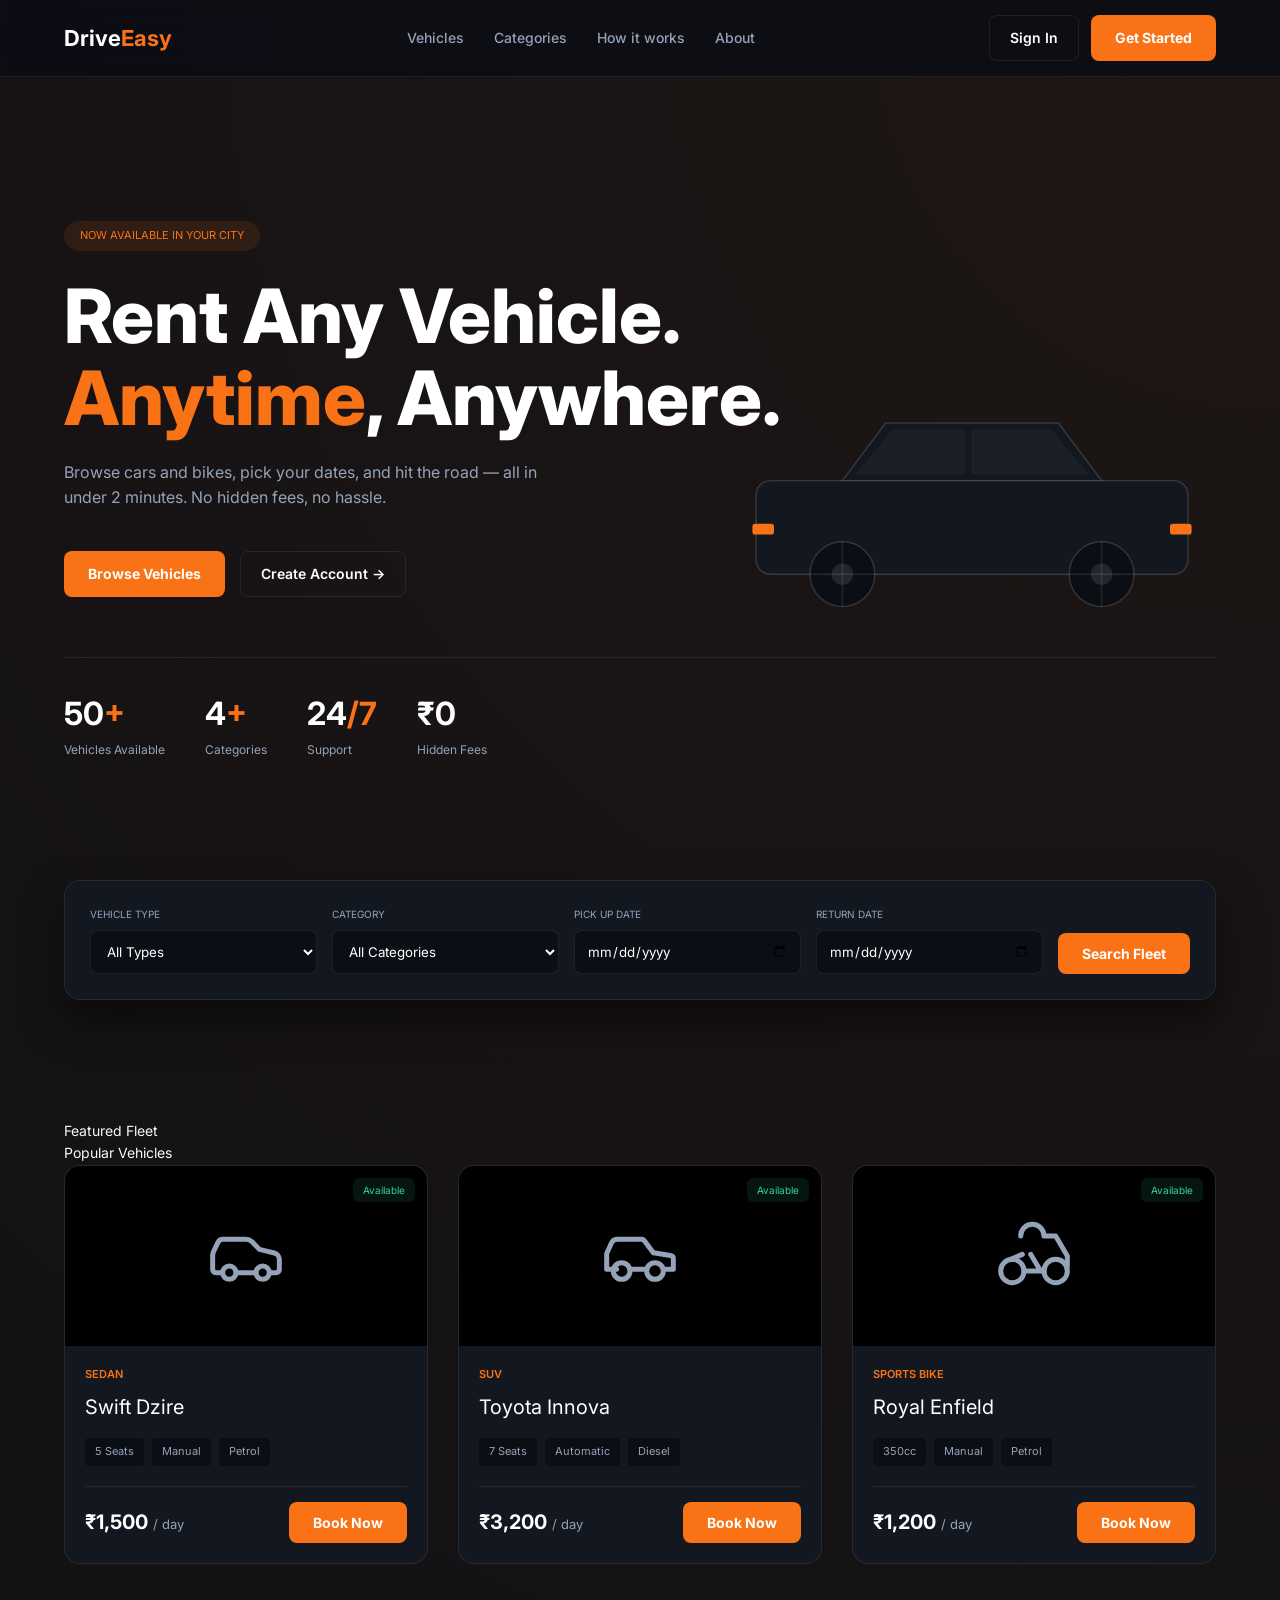
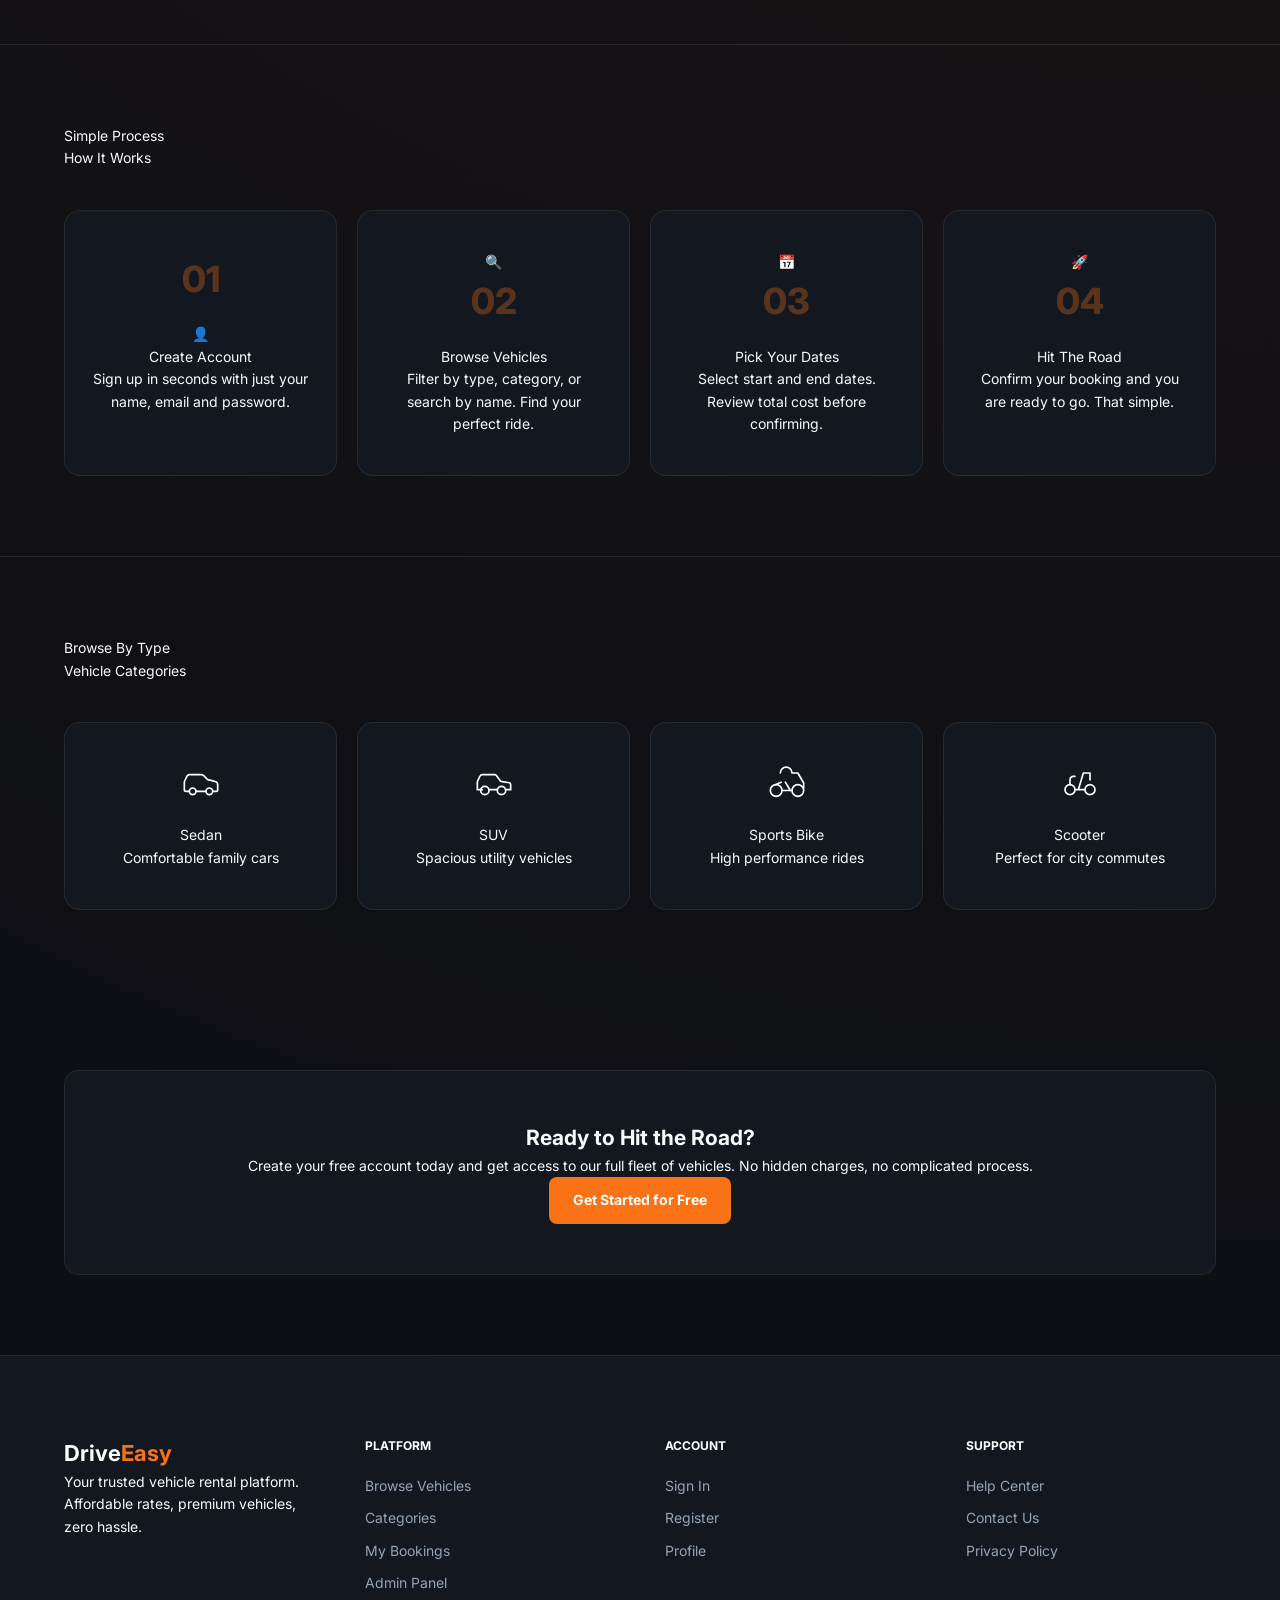
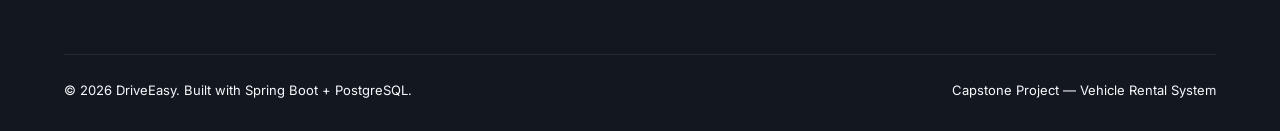
==== Capstone_VehicleRentalSystem/frontend/index.html @ d9f7a137 "ui(frontend): implement dashboard layout, nominal global styles, and modular javascript" ====
<!DOCTYPE html>
<html lang="en">
<head>
    <meta charset="UTF-8">
    <meta name="viewport" content="width=device-width, initial-scale=1.0">
    <title>DriveEasy — Vehicle Rental</title>
    <link href="https://fonts.googleapis.com/css2?family=Space+Grotesk:wght@500;600;700&family=Inter:wght@400;500;600&family=JetBrains+Mono:wght@500&display=swap" rel="stylesheet">

    <link rel="stylesheet" href="css/global.css">
    <link rel="stylesheet" href="css/index.css">
    <style>
        /* This ensures smooth scrolling when clicking nav links */
        html {
            scroll-behavior: smooth;
        }
    </style>
</head>
<body>

<nav>
    <a href="index.html" class="logo">Drive<span>Easy</span></a>
    <ul>
        <li><a href="vehicles.html">Vehicles</a></li>
        <li><a href="#categories">Categories</a></li>
        <li><a href="#how">How it works</a></li>
        <li><a href="#about">About</a></li>
    </ul>
    <div class="nav-cta">
        <a href="login.html" class="btn-outline">Sign In</a>
        <a href="register.html" class="btn-accent">Get Started</a>
    </div>
</nav>

<section class="hero">
    <div class="hero-tag reveal-1">Now available in your city</div>
    <h1 class="reveal-2">Rent Any Vehicle.<br><em>Anytime</em>, Anywhere.</h1>
    <p class="hero-sub reveal-3">Browse cars and bikes, pick your dates, and hit the road — all in under 2 minutes. No hidden fees, no hassle.</p>

    <div class="hero-actions reveal-4">
        <a href="vehicles.html" class="btn-hero">Browse Vehicles</a>
        <a href="register.html" class="btn-ghost">Create Account →</a>
    </div>

    <div class="hero-stats reveal-4">
        <div><div class="stat-num">50<span>+</span></div><div class="stat-label">Vehicles Available</div></div>
        <div><div class="stat-num">4<span>+</span></div><div class="stat-label">Categories</div></div>
        <div><div class="stat-num">24<span>/7</span></div><div class="stat-label">Support</div></div>
        <div><div class="stat-num">₹0</div><div class="stat-label">Hidden Fees</div></div>
    </div>

    <img src="resources/car.svg" alt="Static Car" class="hero-visual reveal-3">
</section>

<section class="search-section scroll-reveal">
    <div class="search-card">
        <div class="search-field">
            <label>Vehicle Type</label>
            <select id="typeFilter">
                <option value="">All Types</option>
                <option value="CAR">Car</option>
                <option value="BIKE">Bike</option>
            </select>
        </div>
        <div class="search-field">
            <label>Category</label>
            <select id="categoryFilter">
                <option value="">All Categories</option>
                <option value="sedan">Sedan</option>
                <option value="suv">SUV</option>
                <option value="bike">Sports Bike</option>
                <option value="scooter">Scooter</option>
            </select>
        </div>
        <div class="search-field">
            <label>Pick Up Date</label>
            <input type="date" id="startDate">
        </div>
        <div class="search-field">
            <label>Return Date</label>
            <input type="date" id="endDate">
        </div>
        <button class="btn-search" onclick="handleSearch()">Search Fleet</button>
    </div>
</section>

<section class="vehicles-section scroll-reveal">
    <div class="section-label">Featured Fleet</div>
    <div class="section-title">Popular Vehicles</div>
    <div class="vehicles-grid">

        <div class="vehicle-card" onclick="window.location.href='vehicles.html'">
            <div class="vehicle-img">
                <svg xmlns="http://www.w3.org/2000/svg" viewBox="0 0 24 24" fill="none" stroke-linecap="round" stroke-linejoin="round">
                    <path d="M19 17h2c.6 0 1-.4 1-1v-3c0-.9-.7-1.7-1.5-1.9C18.7 10.6 16 10 16 10s-1.3-1.4-2.2-2.3c-.5-.4-1.1-.7-1.8-.7H5c-.6 0-1.1.4-1.4.9l-1.4 2.9A3.7 3.7 0 0 0 2 12v4c0 .6.4 1 1 1h2"/>
                    <circle cx="7" cy="17" r="2"/><path d="M9 17h6"/><circle cx="17" cy="17" r="2"/>
                </svg>
                <div class="vehicle-badge">Available</div>
            </div>
            <div class="vehicle-info">
                <div class="vehicle-cat">Sedan</div><div class="vehicle-name">Swift Dzire</div>
                <div class="vehicle-tags"><span class="tag">5 Seats</span><span class="tag">Manual</span><span class="tag">Petrol</span></div>
                <div class="vehicle-footer"><div class="vehicle-price">₹1,500 <span>/ day</span></div><button class="btn-accent">Book Now</button></div>
            </div>
        </div>

        <div class="vehicle-card" onclick="window.location.href='vehicles.html'">
            <div class="vehicle-img">
                <svg xmlns="http://www.w3.org/2000/svg" viewBox="0 0 24 24" fill="none" stroke-linecap="round" stroke-linejoin="round">
                    <path d="M14 16H9m10 0h3v-3.15a1 1 0 0 0-.84-.99L16 11l-2.7-3.6a1 1 0 0 0-.8-.4H5.24a2 2 0 0 0-1.8 1.1l-1.4 3.1A1.5 1.5 0 0 0 2 12v4h3"/>
                    <circle cx="6.5" cy="16.5" r="2.5"/><circle cx="16.5" cy="16.5" r="2.5"/>
                </svg>
                <div class="vehicle-badge">Available</div>
            </div>
            <div class="vehicle-info">
                <div class="vehicle-cat">SUV</div><div class="vehicle-name">Toyota Innova</div>
                <div class="vehicle-tags"><span class="tag">7 Seats</span><span class="tag">Automatic</span><span class="tag">Diesel</span></div>
                <div class="vehicle-footer"><div class="vehicle-price">₹3,200 <span>/ day</span></div><button class="btn-accent">Book Now</button></div>
            </div>
        </div>

        <div class="vehicle-card" onclick="window.location.href='vehicles.html'">
            <div class="vehicle-img">
                <svg xmlns="http://www.w3.org/2000/svg" viewBox="0 0 24 24" fill="none" stroke-linecap="round" stroke-linejoin="round">
                    <circle cx="5.5" cy="16.5" r="3.5"/><circle cx="18.5" cy="16.5" r="3.5"/>
                    <path d="M15 6h3.5L22 12v3M9 16.5h6M11 11.5l3 5M8.5 11.5 5 13M15 6a3.5 3.5 0 1 0-7 0"/>
                </svg>
                <div class="vehicle-badge">Available</div>
            </div>
            <div class="vehicle-info">
                <div class="vehicle-cat">Sports Bike</div><div class="vehicle-name">Royal Enfield</div>
                <div class="vehicle-tags"><span class="tag">350cc</span><span class="tag">Manual</span><span class="tag">Petrol</span></div>
                <div class="vehicle-footer"><div class="vehicle-price">₹1,200 <span>/ day</span></div><button class="btn-accent">Book Now</button></div>
            </div>
        </div>

    </div>
</section>

<section id="how" class="how-section scroll-reveal">
    <div class="section-label">Simple Process</div>
    <div class="section-title">How It Works</div>
    <div class="steps-grid">
        <div class="step"><div class="step-num">01</div><span class="step-icon">👤</span><div class="step-title">Create Account</div><div class="step-desc">Sign up in seconds with just your name, email and password.</div></div>
        <div class="step"><span class="step-icon">🔍</span><div class="step-num">02</div><div class="step-title">Browse Vehicles</div><div class="step-desc">Filter by type, category, or search by name. Find your perfect ride.</div></div>
        <div class="step"><span class="step-icon">📅</span><div class="step-num">03</div><div class="step-title">Pick Your Dates</div><div class="step-desc">Select start and end dates. Review total cost before confirming.</div></div>
        <div class="step"><span class="step-icon">🚀</span><div class="step-num">04</div><div class="step-title">Hit The Road</div><div class="step-desc">Confirm your booking and you are ready to go. That simple.</div></div>
    </div>
</section>

<section id="categories" class="categories-section scroll-reveal">
    <div class="section-label">Browse By Type</div>
    <div class="section-title">Vehicle Categories</div>
    <div class="categories-grid">
        <div class="cat-card" onclick="window.location.href='vehicles.html'">
            <div class="cat-icon"><svg xmlns="http://www.w3.org/2000/svg" viewBox="0 0 24 24" fill="none" stroke-linecap="round" stroke-linejoin="round"><path d="M19 17h2c.6 0 1-.4 1-1v-3c0-.9-.7-1.7-1.5-1.9C18.7 10.6 16 10 16 10s-1.3-1.4-2.2-2.3c-.5-.4-1.1-.7-1.8-.7H5c-.6 0-1.1.4-1.4.9l-1.4 2.9A3.7 3.7 0 0 0 2 12v4c0 .6.4 1 1 1h2"/><circle cx="7" cy="17" r="2"/><path d="M9 17h6"/><circle cx="17" cy="17" r="2"/></svg></div>
            <div class="cat-name">Sedan</div><div class="cat-count">Comfortable family cars</div>
        </div>
        <div class="cat-card" onclick="window.location.href='vehicles.html'">
            <div class="cat-icon"><svg xmlns="http://www.w3.org/2000/svg" viewBox="0 0 24 24" fill="none" stroke-linecap="round" stroke-linejoin="round"><path d="M14 16H9m10 0h3v-3.15a1 1 0 0 0-.84-.99L16 11l-2.7-3.6a1 1 0 0 0-.8-.4H5.24a2 2 0 0 0-1.8 1.1l-1.4 3.1A1.5 1.5 0 0 0 2 12v4h3"/><circle cx="6.5" cy="16.5" r="2.5"/><circle cx="16.5" cy="16.5" r="2.5"/></svg></div>
            <div class="cat-name">SUV</div><div class="cat-count">Spacious utility vehicles</div>
        </div>
        <div class="cat-card" onclick="window.location.href='vehicles.html'">
            <div class="cat-icon"><svg xmlns="http://www.w3.org/2000/svg" viewBox="0 0 24 24" fill="none" stroke-linecap="round" stroke-linejoin="round"><circle cx="5.5" cy="16.5" r="3.5"/><circle cx="18.5" cy="16.5" r="3.5"/><path d="M15 6h3.5L22 12v3M9 16.5h6M11 11.5l3 5M8.5 11.5 5 13M15 6a3.5 3.5 0 1 0-7 0"/></svg></div>
            <div class="cat-name">Sports Bike</div><div class="cat-count">High performance rides</div>
        </div>
        <div class="cat-card" onclick="window.location.href='vehicles.html'">
            <div class="cat-icon"><svg xmlns="http://www.w3.org/2000/svg" viewBox="0 0 24 24" fill="none" stroke-linecap="round" stroke-linejoin="round"><circle cx="6" cy="16" r="3"/><circle cx="18" cy="16" r="3"/><path d="M9 16h6M14 6h4v4M14 6l-3 10M6 13v-3a2 2 0 0 1 2-2h1"/></svg></div>
            <div class="cat-name">Scooter</div><div class="cat-count">Perfect for city commutes</div>
        </div>
    </div>
</section>

<section class="cta-section scroll-reveal">
    <div class="cta-card">
        <h2>Ready to Hit the Road?</h2>
        <p>Create your free account today and get access to our full fleet of vehicles. No hidden charges, no complicated process.</p>
        <a href="register.html" class="btn-cta">Get Started for Free</a>
    </div>
</section>

<footer id="about" class="scroll-reveal">
    <div class="footer-top">
        <div class="footer-brand">
            <div class="logo">Drive<span>Easy</span></div>
            <p>Your trusted vehicle rental platform. Affordable rates, premium vehicles, zero hassle.</p>
        </div>
        <div class="footer-links">
            <h4>Platform</h4>
            <ul>
                <li><a href="vehicles.html">Browse Vehicles</a></li>
                <li><a href="#categories">Categories</a></li>
                <li><a href="profile.html">My Bookings</a></li>
                <li><a href="admin.html">Admin Panel</a></li>
            </ul>
        </div>
        <div class="footer-links">
            <h4>Account</h4>
            <ul>
                <li><a href="login.html">Sign In</a></li>
                <li><a href="register.html">Register</a></li>
                <li><a href="profile.html">Profile</a></li>
            </ul>
        </div>
        <div class="footer-links">
            <h4>Support</h4>
            <ul><li><a href="#">Help Center</a></li><li><a href="#">Contact Us</a></li><li><a href="#">Privacy Policy</a></li></ul>
        </div>
    </div>
    <div class="footer-bottom">
        <p>© 2026 DriveEasy. Built with Spring Boot + PostgreSQL.</p>
        <p>Capstone Project — Vehicle Rental System</p>
    </div>
</footer>

<div class="toast" id="toast"></div>

<script src="config/config.js"></script>
<script src="js/index.js"></script>
</body>
</html>
---- Capstone_VehicleRentalSystem/frontend/css/global.css ----
/* ===============================
   1. VARIABLES & RESET
   =============================== */
:root {
  --bg: #0B0E14;
  --panel: #131720;
  --text: #F8FAFC;
  --muted: #94A3B8;
  --accent: #F97316;
  --line: rgba(255, 255, 255, 0.08);
  --white: #FFFFFF;
}

* {
  margin: 0;
  padding: 0;
  box-sizing: border-box; /* The most important basic concept */
}

body {
  background-color: var(--bg);
  color: var(--text);
  font-family: 'Inter', sans-serif;
  font-size: 14px;
  line-height: 1.6;
  overflow-x: hidden;
  /* Simplified background: removed complex patterns for a clean look */
  background-image: radial-gradient(circle at top, rgba(249, 115, 22, 0.1), transparent);
}

/* ===============================
   2. BUTTON SYSTEM (Nominal)
   =============================== */
.btn {
  padding: 10px 20px;
  border-radius: 6px;
  font-size: 13px;
  font-weight: 600;
  cursor: pointer;
  transition: 0.2s;
  display: inline-flex;
  align-items: center;
  text-decoration: none;
  font-family: inherit;
}

.btn-accent {
  background: var(--white);
  color: var(--bg);
  border: none;
}

.btn-outline {
  background: transparent;
  border: 1px solid var(--line);
  color: var(--text);
}

.btn:hover {
  transform: translateY(-2px);
  opacity: 0.9;
}

/* ===============================
   3. NAVIGATION (Flexbox Basics)
   =============================== */
nav {
  position: fixed;
  top: 0; width: 100%;
  display: flex;
  justify-content: space-between; /* Pushes Logo to left, Links to right */
  align-items: center;
  padding: 15px 5%;
  background: rgba(11, 14, 20, 0.8);
  backdrop-filter: blur(10px);
  border-bottom: 1px solid var(--line);
  z-index: 1000;
}

.logo {
  font-size: 20px;
  font-weight: 800;
  color: var(--white);
  text-decoration: none;
}

.logo span { color: var(--accent); }

nav ul {
  display: flex;
  gap: 30px;
  list-style: none;
}

nav ul a {
  text-decoration: none;
  color: var(--muted);
  font-weight: 500;
}

nav ul a:hover { color: var(--white); }

/* ===============================
   4. FOOTER (Basic Grid)
   =============================== */
footer {
  background: var(--panel);
  padding: 60px 5% 30px;
  border-top: 1px solid var(--line);
}

.footer-top {
  display: grid;
  grid-template-columns: repeat(auto-fit, minmax(200px, 1fr)); /* Responsive columns */
  gap: 40px;
  margin-bottom: 50px;
}

.footer-links h4 {
  color: var(--white);
  margin-bottom: 15px;
  font-size: 12px;
  text-transform: uppercase;
}

.footer-links ul {
  list-style: none;
}

.footer-links a {
  color: var(--muted);
  text-decoration: none;
  display: block;
  margin-bottom: 8px;
}

/* ===============================
   5. TOASTS & UTILITIES
   =============================== */
.toast {
  position: fixed;
  bottom: 20px;
  right: 20px;
  background: var(--panel);
  border: 1px solid var(--accent);
  padding: 12px 24px;
  border-radius: 8px;
  opacity: 0;
  transition: 0.3s;
  z-index: 2000;
}

.toast.show { opacity: 1; }

.cta-section {
  padding: 80px 5%;
  text-align: center;
}

.cta-card {
  background: var(--panel);
  padding: 50px;
  border-radius: 15px;
  border: 1px solid var(--line);
}


.btn, .btn-hero, .btn-accent, .btn-outline, .btn-ghost, .btn-search, .btn-cta {
  display: inline-flex;
  align-items: center;
  justify-content: center;
  padding: 10px 24px;
  border-radius: 8px;
  font-size: 14px;
  font-weight: 600;
  text-decoration: none;
  cursor: pointer;
  transition: 0.2s;
  border: none;
  font-family: inherit;
}

/* Primary Orange Buttons */
.btn-accent, .btn-hero, .btn-cta {
  background-color: var(--accent);
  color: var(--white);
}

/* White Search Button */
.btn-search {
  background-color: var(--white);
  color: #0B0E14;
}

/* Transparent Outline Buttons */
.btn-outline, .btn-ghost {
  background: transparent;
  border: 1px solid var(--line);
  color: var(--text);
}

.btn:hover, .btn-hero:hover, .btn-accent:hover {
  opacity: 0.9;
  transform: translateY(-2px);
}
---- Capstone_VehicleRentalSystem/frontend/css/index.css ----
/* ===============================
   1. VARIABLES & CORE RESET
   =============================== */
:root {
  --bg: #0B0E14;
  --panel: #131720;
  --text: #F8FAFC;
  --muted: #94A3B8;
  --accent: #F97316;
  --line: rgba(255, 255, 255, 0.08);
  --white: #FFFFFF;
}

* {
  margin: 0; padding: 0;
  box-sizing: border-box;
  font-family: 'Inter', -apple-system, sans-serif;
}

body {
  background-color: var(--bg);
  color: var(--text);
  line-height: 1.6;
  overflow-x: hidden;
  background-image: radial-gradient(circle at top right, rgba(249, 115, 22, 0.08), transparent);
}

/* ===============================
   2. NAVIGATION
   =============================== */
nav {
  position: fixed;
  top: 0; width: 100%;
  display: flex;
  justify-content: space-between;
  align-items: center;
  padding: 15px 5%;
  background: rgba(11, 14, 20, 0.85);
  backdrop-filter: blur(12px);
  border-bottom: 1px solid var(--line);
  z-index: 1000;
}

.logo {
  font-size: 22px;
  font-weight: 700;
  color: var(--white);
  text-decoration: none;
}
.logo span { color: var(--accent); }

nav ul {
  display: flex;
  gap: 30px;
  list-style: none;
}

nav ul a {
  text-decoration: none;
  color: var(--muted);
  font-size: 14px;
  transition: 0.2s;
}
nav ul a:hover { color: var(--white); }

.nav-cta { display: flex; gap: 12px; }

/* ===============================
   3. HERO SECTION (Flexbox Layout)
   =============================== */
.hero {
  min-height: 100vh;
  padding: 140px 5% 60px;
  display: flex;
  flex-direction: column;
  justify-content: center;
  position: relative;
}

.hero-tag {
  background: rgba(249, 115, 22, 0.1);
  color: var(--accent);
  padding: 6px 16px;
  border-radius: 100px;
  font-size: 11px;
  text-transform: uppercase;
  width: fit-content;
  margin-bottom: 24px;
}

h1 {
  font-size: clamp(36px, 6vw, 75px);
  font-weight: 800;
  color: var(--white);
  line-height: 1.1;
  max-width: 900px;
}
h1 em { color: var(--accent); font-style: normal; }

.hero-sub {
  color: var(--muted);
  max-width: 500px;
  margin: 20px 0 40px;
  font-size: 16px;
}

.hero-actions { display: flex; gap: 15px; }
.hero-visual {
  position: absolute;
  right: 20px;

  top: 55%;
  transform: translateY(-50%);

  width: 45%;
  max-width: 600px;

  z-index: -1;

  pointer-events: none;
}

.hero-stats {
  display: flex;
  gap: 40px;
  margin-top: 60px;
  padding-top: 30px;
  border-top: 1px solid var(--line);
}

.stat-num { font-size: 32px; font-weight: 700; color: var(--white); }
.stat-num span { color: var(--accent); }
.stat-label { font-size: 12px; color: var(--muted); }

/* ===============================
   4. SEARCH CARD
   =============================== */
.search-section { padding: 40px 5%; margin-top: -60px; }

.search-card {
  background: var(--panel);
  border: 1px solid var(--line);
  padding: 25px;
  border-radius: 16px;
  display: flex;
  gap: 15px;
  flex-wrap: wrap;
  align-items: flex-end;
  box-shadow: 0 20px 40px rgba(0,0,0,0.5);
}

.search-field {
  flex: 1;
  min-width: 180px;
  display: flex;
  flex-direction: column;
  gap: 8px;
}

.search-field label { font-size: 10px; text-transform: uppercase; color: var(--muted); }

.search-field input, .search-field select {
  background: var(--bg);
  border: 1px solid var(--line);
  padding: 12px;
  border-radius: 8px;
  color: var(--white);
  outline: none;
}

/* ===============================
   5. VEHICLE GRID
   =============================== */
.vehicles-section { padding: 80px 5%; }

.vehicles-grid {
  display: grid;
  grid-template-columns: repeat(auto-fit, minmax(300px, 1fr));
  gap: 30px;
}

.vehicle-card {
  background: var(--panel);
  border: 1px solid var(--line);
  border-radius: 16px;
  overflow: hidden;
  transition: 0.3s;
}
.vehicle-card:hover { transform: translateY(-5px); border-color: var(--accent); }

.vehicle-img {
  height: 180px;
  background: #000;
  display: flex;
  justify-content: center;
  align-items: center;
  position: relative;
}

.vehicle-img svg { width: 80px; stroke: var(--muted); stroke-width: 1.5; }

.vehicle-badge {
  position: absolute; top: 12px; right: 12px;
  background: rgba(52, 211, 153, 0.1);
  color: #34D399;
  padding: 4px 10px;
  font-size: 10px;
  border-radius: 6px;
}

.vehicle-info { padding: 20px; }
.vehicle-cat { font-size: 11px; color: var(--accent); text-transform: uppercase; font-weight: 600; }
.vehicle-name { font-size: 20px; margin: 8px 0 15px; color: var(--white); }

.vehicle-tags { display: flex; gap: 8px; margin-bottom: 20px; flex-wrap: wrap; }
.tag { font-size: 11px; background: var(--bg); padding: 5px 10px; border-radius: 4px; color: var(--muted); }

.vehicle-footer {
  display: flex;
  justify-content: space-between;
  align-items: center;
  border-top: 1px solid var(--line);
  padding-top: 15px;
}

.vehicle-price { font-size: 20px; font-weight: 700; color: var(--white); }
.vehicle-price span { font-size: 13px; color: var(--muted); font-weight: 400; }

/* ===============================
   6. HOW IT WORKS & CATEGORIES
   =============================== */
.how-section, .categories-section { padding: 80px 5%; border-top: 1px solid var(--line); }

.steps-grid, .categories-grid {
  display: grid;
  grid-template-columns: repeat(auto-fit, minmax(220px, 1fr));
  gap: 20px;
  margin-top: 40px;
}

.step, .cat-card {
  background: var(--panel);
  padding: 40px 25px;
  border-radius: 16px;
  border: 1px solid var(--line);
  text-align: center;
  transition: 0.3s;
}

.step:hover, .cat-card:hover { border-color: var(--accent); transform: translateY(-5px); }

.step-num { font-size: 36px; font-weight: 800; color: var(--accent); margin-bottom: 15px; opacity: 0.3; }

.cat-icon svg { width: 40px; height: 40px; stroke: var(--white); margin-bottom: 15px; }

/* ===============================
   7. BUTTONS & UI UTILITIES
   =============================== */
.btn-accent, .btn-hero, .btn-cta, .btn-search {
  background: var(--accent);
  color: var(--white);
  padding: 12px 24px;
  border-radius: 8px;
  border: none;
  font-weight: 700;
  text-decoration: none;
  cursor: pointer;
  transition: 0.2s;
  display: inline-block;
}

.btn-outline, .btn-ghost {
  background: transparent;
  border: 1px solid var(--line);
  color: var(--white);
  padding: 10px 20px;
  border-radius: 8px;
  text-decoration: none;
  transition: 0.2s;
}

.btn-accent:hover, .btn-hero:hover { transform: translateY(-2px); opacity: 0.9; }

/* ===============================
   8. FOOTER
   =============================== */
footer { background: var(--panel); padding: 80px 5% 30px; border-top: 1px solid var(--line); }
.footer-top { display: grid; grid-template-columns: repeat(auto-fit, minmax(200px, 1fr)); gap: 50px; margin-bottom: 50px; }
.footer-links h4 { color: var(--white); text-transform: uppercase; font-size: 12px; margin-bottom: 20px; }
.footer-links ul { list-style: none; }
.footer-links a { color: var(--muted); text-decoration: none; display: block; margin-bottom: 10px; font-size: 14px; }
.footer-bottom { display: flex; justify-content: space-between; border-top: 1px solid var(--line); padding-top: 25px; color: var(--muted2); font-size: 13px; }

/* ===============================
   9. AUTH CARD & TOAST
   =============================== */
.auth-wrapper { min-height: 100vh; display: flex; justify-content: center; align-items: center; padding: 20px; }
.auth-card { background: var(--panel); border: 1px solid var(--line); padding: 40px; border-radius: 16px; width: 100%; max-width: 420px; }

.toast {
  position: fixed; bottom: 30px; right: 30px;
  background: var(--panel); border: 1px solid var(--accent);
  color: var(--white); padding: 15px 25px; border-radius: 8px;
  opacity: 0; transition: 0.3s; z-index: 2000;
}
.toast.show { opacity: 1; }
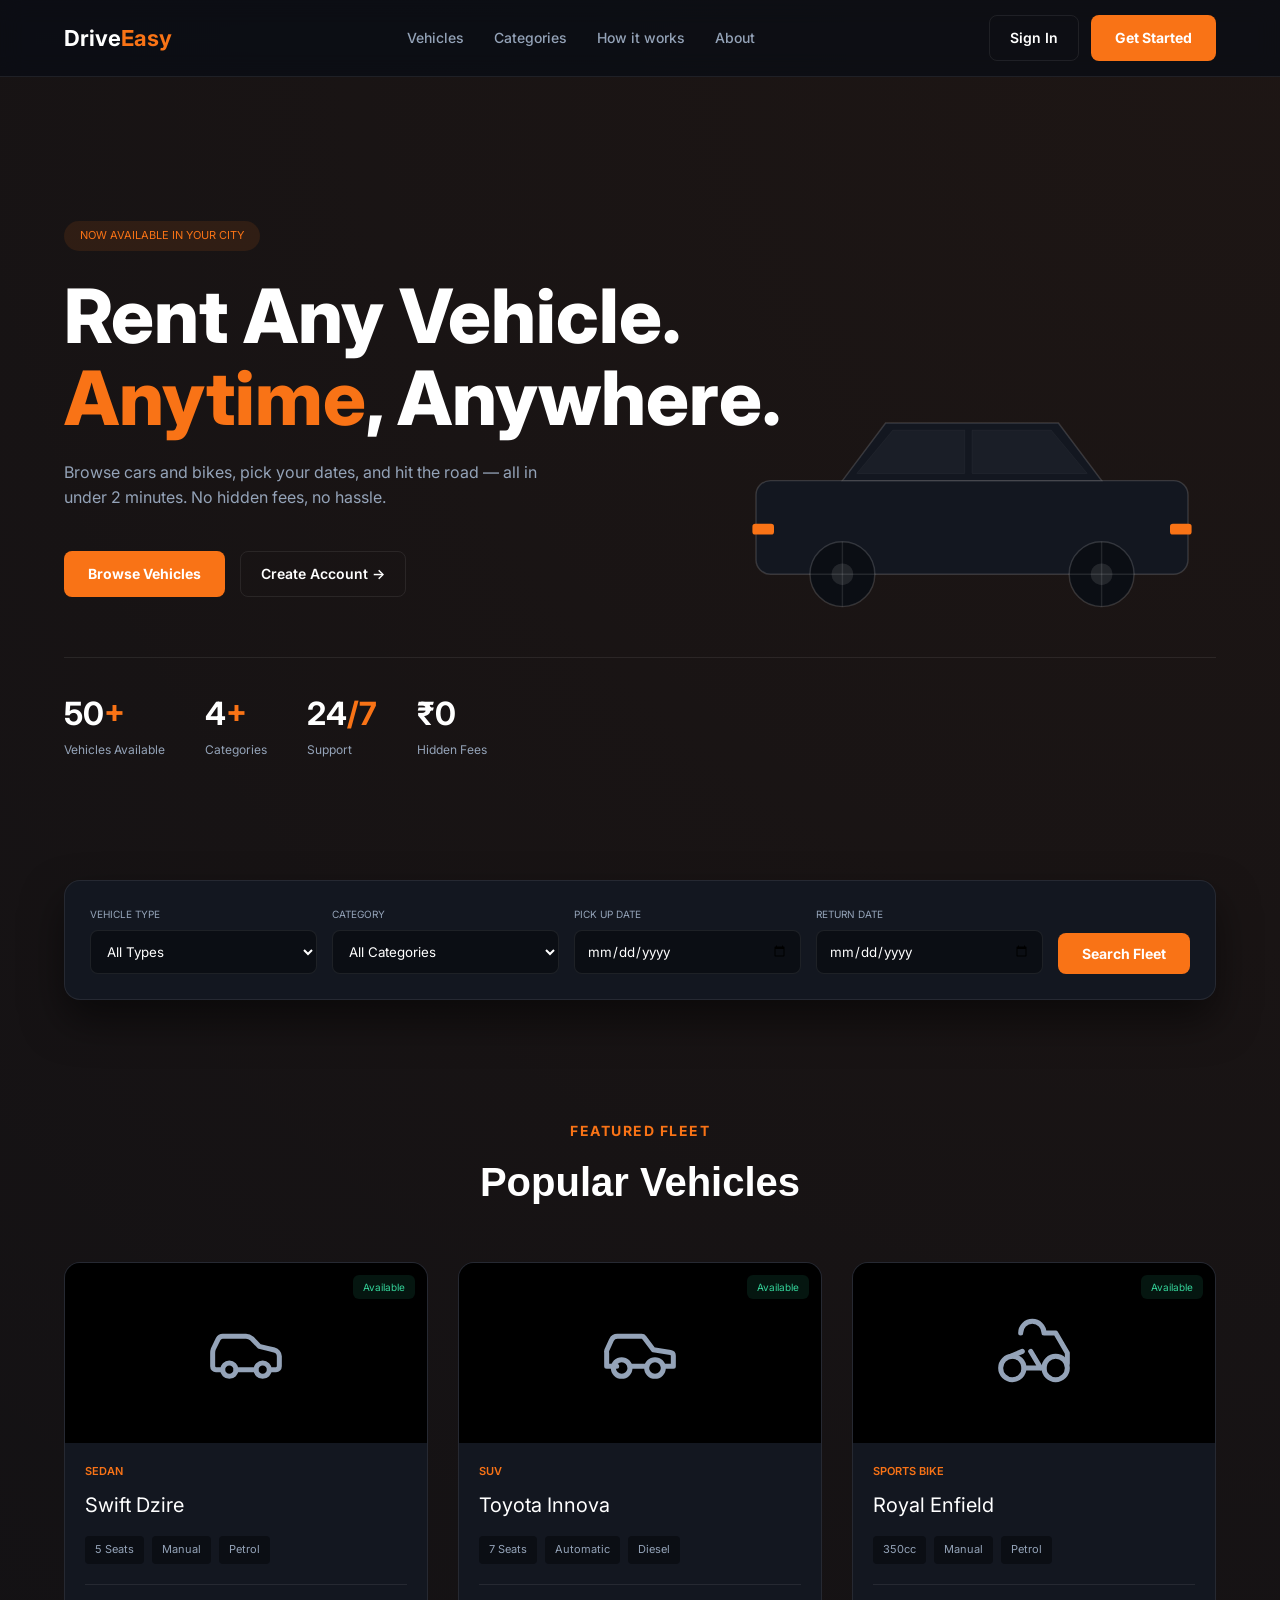
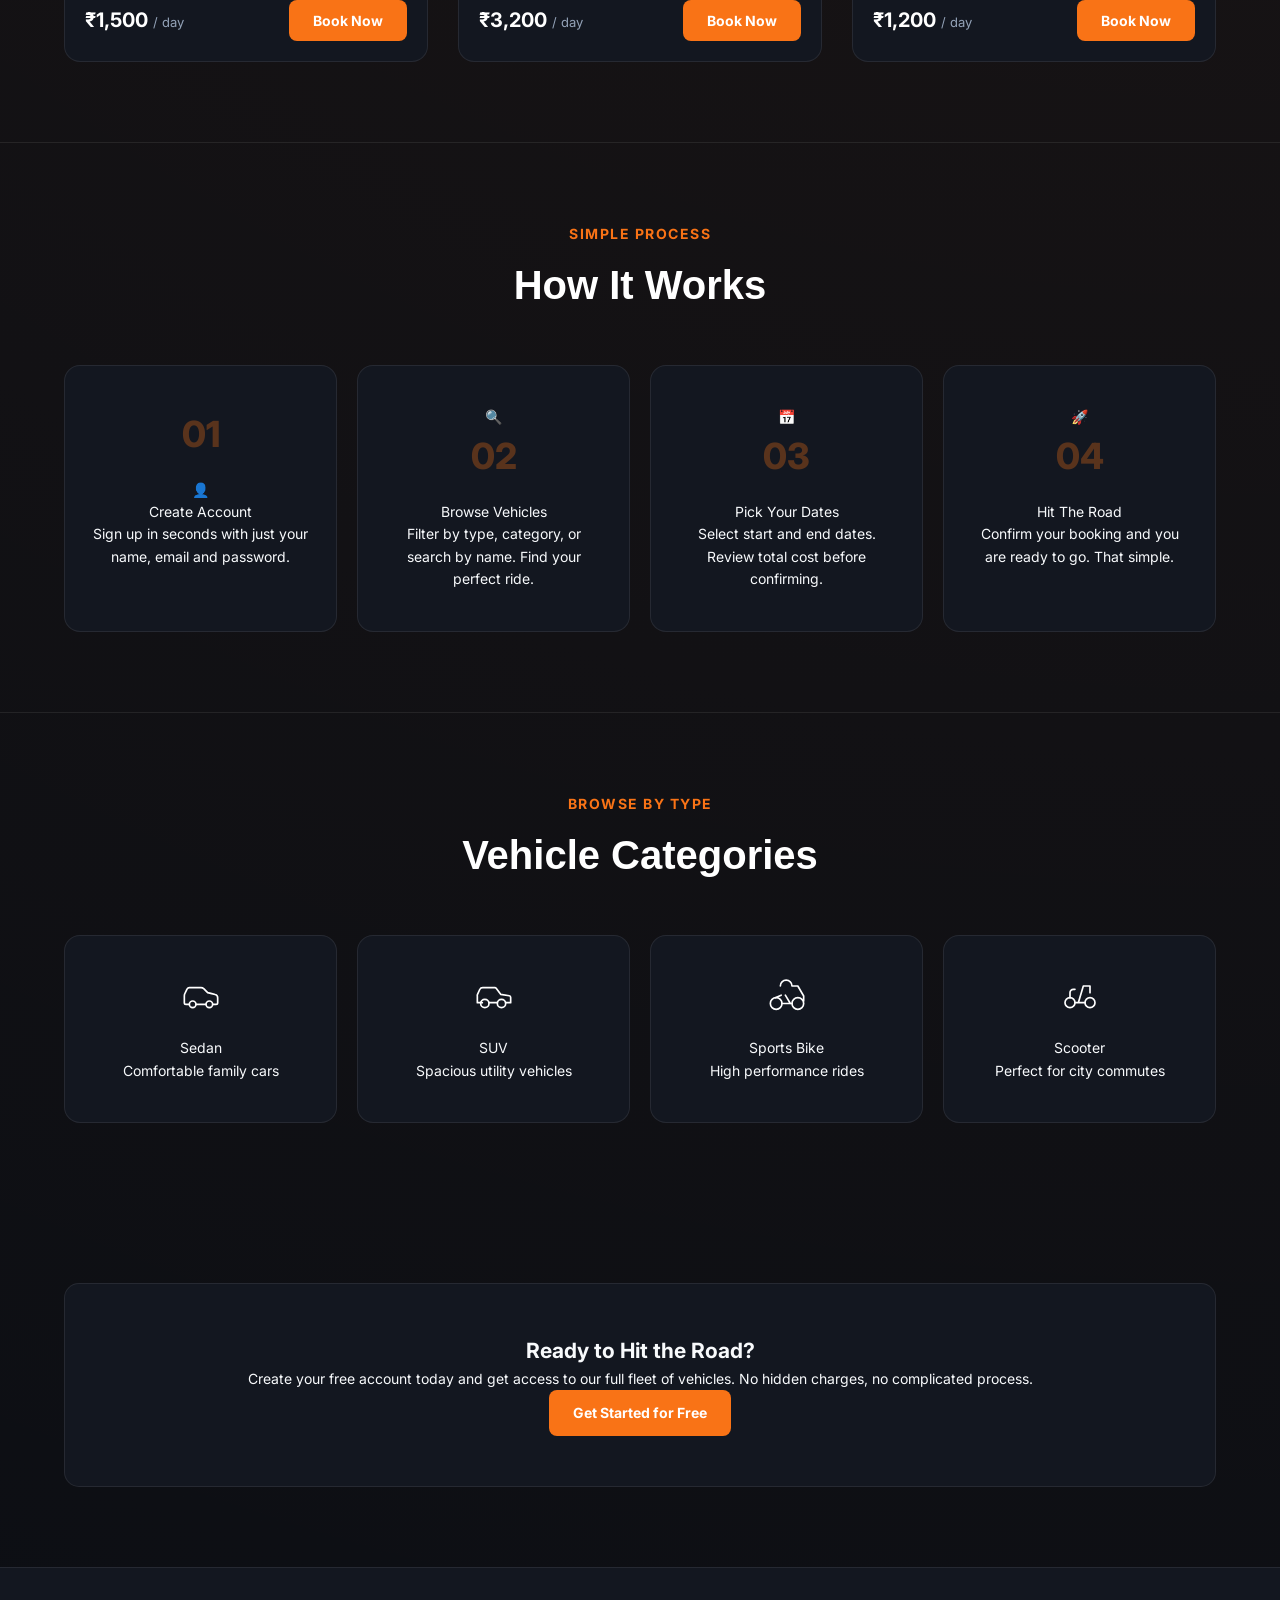
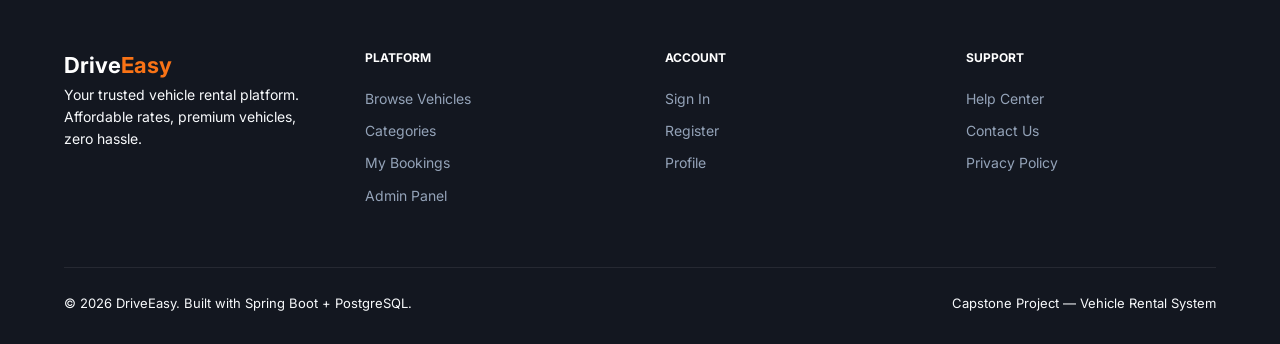
==== commit 2af1fa83: "feat: add date-based vehicle availability search - Added backend logic to prevent double bookings - " ====
--- a/Capstone_VehicleRentalSystem/frontend/index.html
+++ b/Capstone_VehicleRentalSystem/frontend/index.html
@@ -84,8 +84,10 @@
 </section>
 
 <section class="vehicles-section scroll-reveal">
-    <div class="section-label">Featured Fleet</div>
-    <div class="section-title">Popular Vehicles</div>
+    <div class="section-header">
+        <span class="section-subtitle">Featured Fleet</span>
+        <h2>Popular Vehicles</h2>
+    </div>
     <div class="vehicles-grid">
 
         <div class="vehicle-card" onclick="window.location.href='vehicles.html'">
@@ -137,8 +139,10 @@
 </section>
 
 <section id="how" class="how-section scroll-reveal">
-    <div class="section-label">Simple Process</div>
-    <div class="section-title">How It Works</div>
+    <div class="section-header">
+        <span class="section-subtitle">Simple Process</span>
+        <h2>How It Works</h2>
+    </div>
     <div class="steps-grid">
         <div class="step"><div class="step-num">01</div><span class="step-icon">👤</span><div class="step-title">Create Account</div><div class="step-desc">Sign up in seconds with just your name, email and password.</div></div>
         <div class="step"><span class="step-icon">🔍</span><div class="step-num">02</div><div class="step-title">Browse Vehicles</div><div class="step-desc">Filter by type, category, or search by name. Find your perfect ride.</div></div>
@@ -148,8 +152,10 @@
 </section>
 
 <section id="categories" class="categories-section scroll-reveal">
-    <div class="section-label">Browse By Type</div>
-    <div class="section-title">Vehicle Categories</div>
+    <div class="section-header">
+        <span class="section-subtitle">Browse By Type</span>
+        <h2>Vehicle Categories</h2>
+    </div>
     <div class="categories-grid">
         <div class="cat-card" onclick="window.location.href='vehicles.html'">
             <div class="cat-icon"><svg xmlns="http://www.w3.org/2000/svg" viewBox="0 0 24 24" fill="none" stroke-linecap="round" stroke-linejoin="round"><path d="M19 17h2c.6 0 1-.4 1-1v-3c0-.9-.7-1.7-1.5-1.9C18.7 10.6 16 10 16 10s-1.3-1.4-2.2-2.3c-.5-.4-1.1-.7-1.8-.7H5c-.6 0-1.1.4-1.4.9l-1.4 2.9A3.7 3.7 0 0 0 2 12v4c0 .6.4 1 1 1h2"/><circle cx="7" cy="17" r="2"/><path d="M9 17h6"/><circle cx="17" cy="17" r="2"/></svg></div>
--- a/Capstone_VehicleRentalSystem/frontend/css/global.css
+++ b/Capstone_VehicleRentalSystem/frontend/css/global.css
@@ -202,4 +202,29 @@
 .btn:hover, .btn-hero:hover, .btn-accent:hover {
   opacity: 0.9;
   transform: translateY(-2px);
+}
+
+.section-header {
+  text-align: center;
+  margin-bottom: 48px;
+  display: flex;
+  flex-direction: column;
+  align-items: center;
+  width: 100%;
+}
+
+.section-subtitle {
+  color: var(--accent); /* This will use your orange color */
+  font-size: 14px;
+  font-weight: 700;
+  text-transform: uppercase;
+  letter-spacing: 1.5px;
+  margin-bottom: 8px;
+}
+
+.section-header h2 {
+  font-size: clamp(28px, 4vw, 40px);
+  color: var(--white);
+  font-family: 'Space Grotesk', sans-serif;
+  margin: 0;
 }
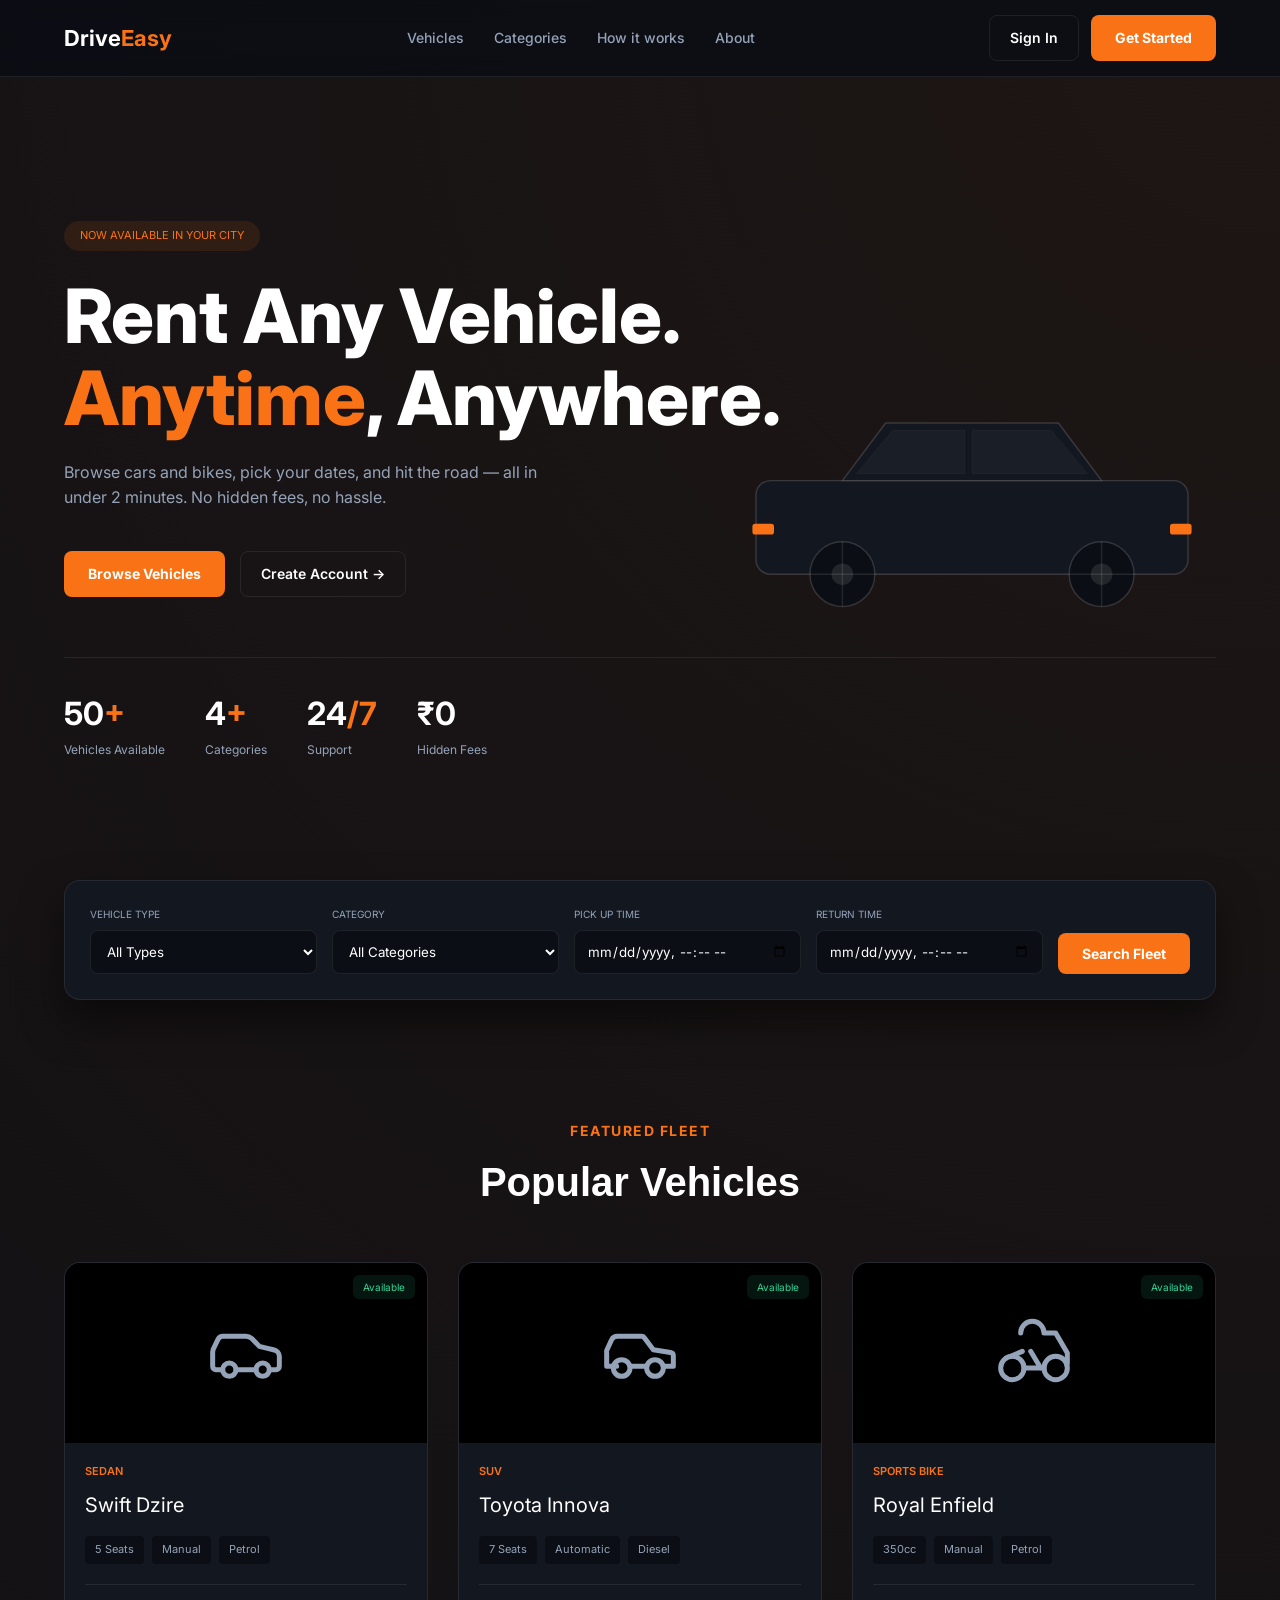
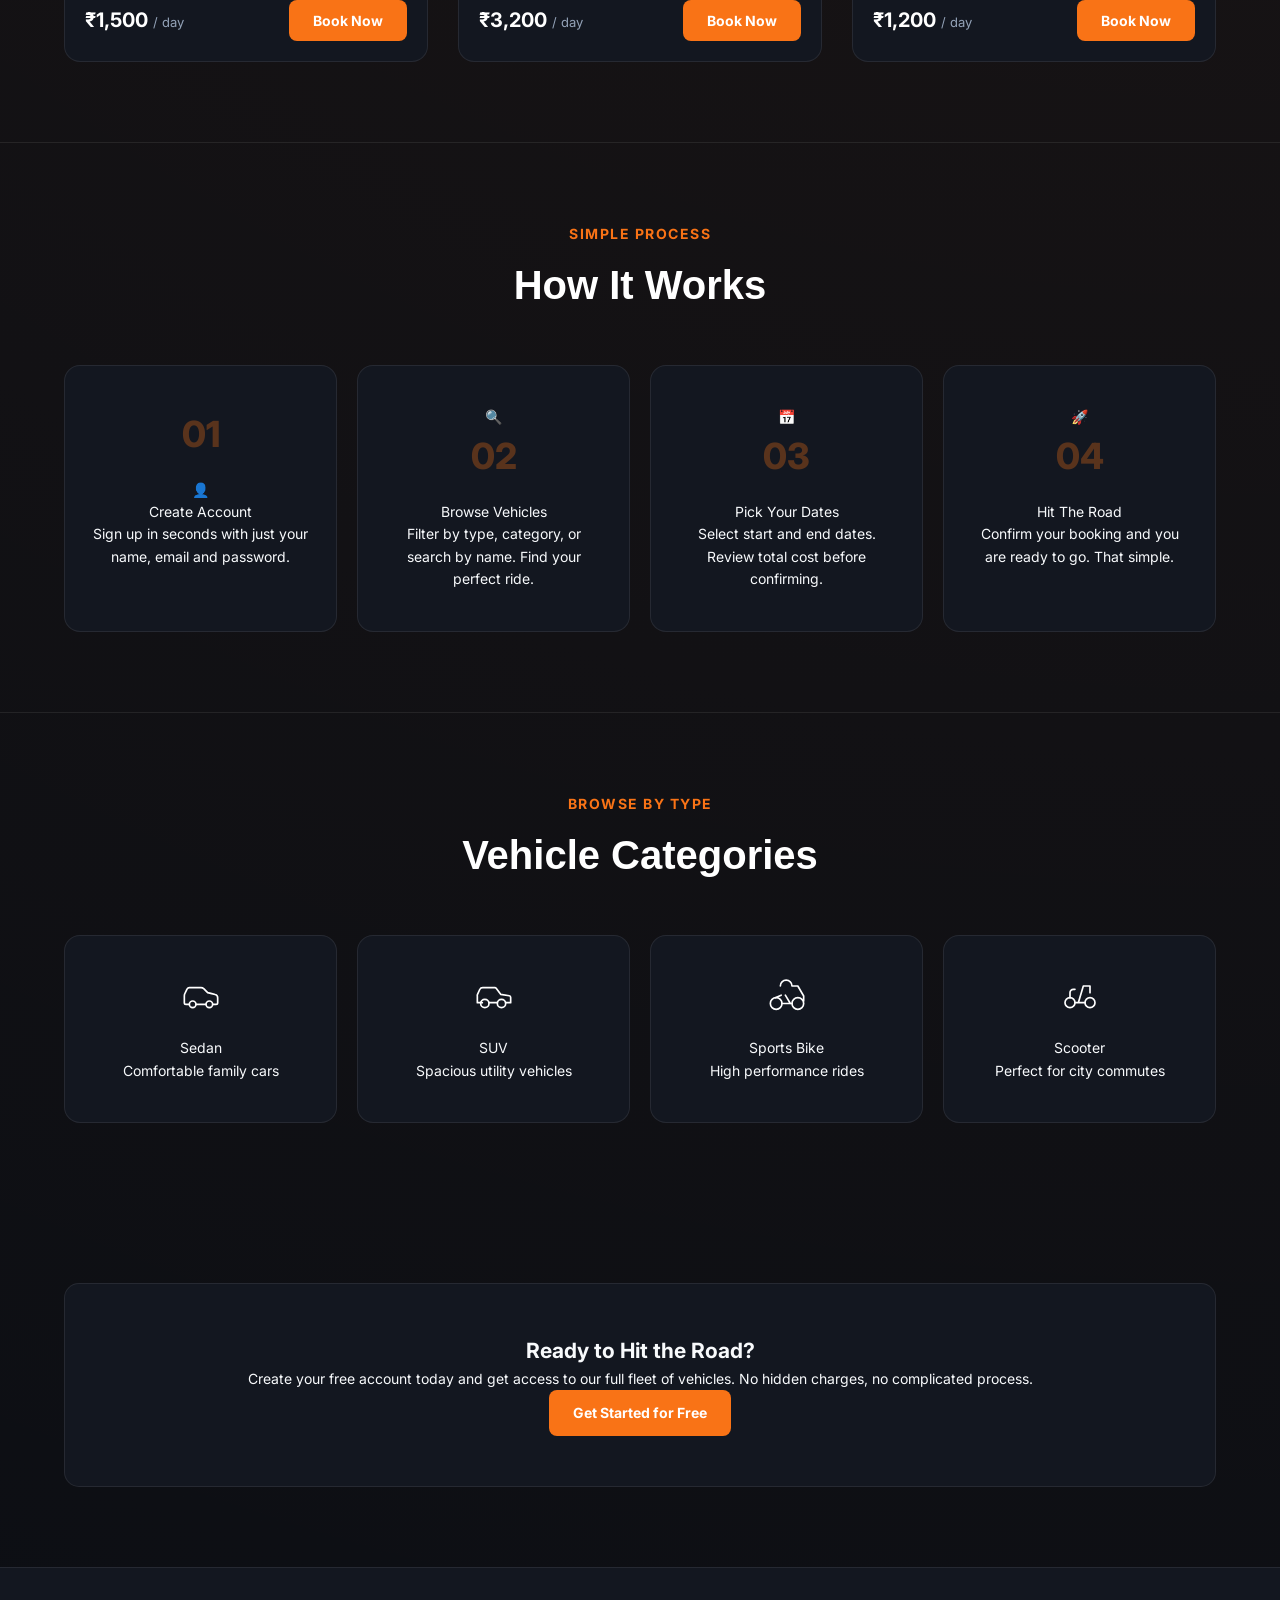
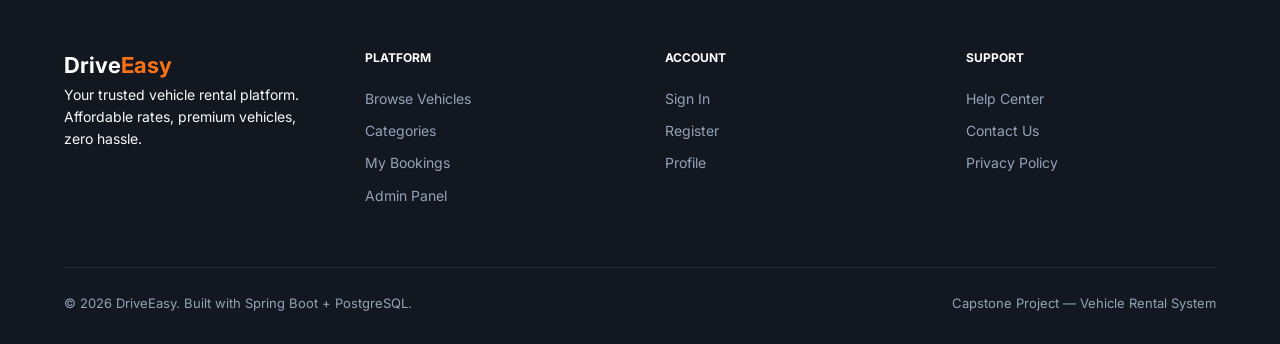
==== commit 7e174a7c: "feat: implement LocalDateTime for hourly booking precision and dynamic pricing" ====
--- a/Capstone_VehicleRentalSystem/frontend/index.html
+++ b/Capstone_VehicleRentalSystem/frontend/index.html
@@ -72,12 +72,12 @@
             </select>
         </div>
         <div class="search-field">
-            <label>Pick Up Date</label>
-            <input type="date" id="startDate">
-        </div>
-        <div class="search-field">
-            <label>Return Date</label>
-            <input type="date" id="endDate">
+            <label>Pick Up Time</label>
+            <input type="datetime-local" id="startDate">
+        </div>
+        <div class="search-field">
+            <label>Return Time</label>
+            <input type="datetime-local" id="endDate">
         </div>
         <button class="btn-search" onclick="handleSearch()">Search Fleet</button>
     </div>
--- a/Capstone_VehicleRentalSystem/frontend/css/global.css
+++ b/Capstone_VehicleRentalSystem/frontend/css/global.css
@@ -1,6 +1,10 @@
-/* ===============================
-   1. VARIABLES & RESET
-   =============================== */
+/* =========================================================================
+   DriveEasy - Global Design System & Utility Classes (global.css)
+   ========================================================================= */
+
+/* =========================================================================
+   1. GLOBAL VARIABLES & THEME
+   ========================================================================= */
 :root {
   --bg: #0B0E14;
   --panel: #131720;
@@ -11,10 +15,14 @@
   --white: #FFFFFF;
 }
 
+/* =========================================================================
+   2. CORE RESET & BASE TYPOGRAPHY
+   ========================================================================= */
+
 * {
   margin: 0;
   padding: 0;
-  box-sizing: border-box; /* The most important basic concept */
+  box-sizing: border-box;
 }
 
 body {
@@ -24,51 +32,115 @@
   font-size: 14px;
   line-height: 1.6;
   overflow-x: hidden;
-  /* Simplified background: removed complex patterns for a clean look */
   background-image: radial-gradient(circle at top, rgba(249, 115, 22, 0.1), transparent);
 }
 
-/* ===============================
-   2. BUTTON SYSTEM (Nominal)
-   =============================== */
-.btn {
-  padding: 10px 20px;
-  border-radius: 6px;
-  font-size: 13px;
-  font-weight: 600;
-  cursor: pointer;
-  transition: 0.2s;
+/* =========================================================================
+   3. REUSABLE UI COMPONENTS
+   ========================================================================= */
+
+/* --- Button System --- */
+.btn,
+.btn-hero,
+.btn-accent,
+.btn-outline,
+.btn-ghost,
+.btn-search,
+.btn-cta {
   display: inline-flex;
   align-items: center;
-  text-decoration: none;
+  justify-content: center;
+  padding: 10px 24px;
+  border-radius: 8px;
+  font-size: 14px;
+  font-weight: 600;
+  text-decoration: none;
+  cursor: pointer;
+  transition: all 0.2s ease;
+  border: none;
   font-family: inherit;
 }
 
-.btn-accent {
-  background: var(--white);
+/* Primary Brand Buttons */
+.btn-accent,
+.btn-hero,
+.btn-cta {
+  background-color: var(--accent);
+  color: var(--white);
+}
+
+/* Alternative Utility Buttons */
+.btn-search {
+  background-color: var(--white);
   color: var(--bg);
-  border: none;
-}
-
-.btn-outline {
+}
+
+/* Transparent / Bordered Buttons */
+.btn-outline,
+.btn-ghost {
   background: transparent;
   border: 1px solid var(--line);
   color: var(--text);
 }
 
-.btn:hover {
+/* Shared Hover States */
+.btn:hover,
+.btn-hero:hover,
+.btn-accent:hover {
+  opacity: 0.9;
   transform: translateY(-2px);
-  opacity: 0.9;
-}
-
-/* ===============================
-   3. NAVIGATION (Flexbox Basics)
-   =============================== */
+}
+
+/* --- Section Headers --- */
+.section-header {
+  text-align: center;
+  margin-bottom: 48px;
+  display: flex;
+  flex-direction: column;
+  align-items: center;
+  width: 100%;
+}
+
+.section-subtitle {
+  color: var(--accent);
+  font-size: 14px;
+  font-weight: 700;
+  text-transform: uppercase;
+  letter-spacing: 1.5px;
+  margin-bottom: 8px;
+}
+
+.section-header h2 {
+  font-size: clamp(28px, 4vw, 40px);
+  color: var(--white);
+  font-family: 'Space Grotesk', sans-serif;
+  margin: 0;
+}
+
+/* --- Call to Action Cards --- */
+.cta-section {
+  padding: 80px 5%;
+  text-align: center;
+}
+
+.cta-card {
+  background: var(--panel);
+  padding: 50px;
+  border-radius: 15px;
+  border: 1px solid var(--line);
+}
+
+/* =========================================================================
+   4. STRUCTURAL LAYOUTS
+   ========================================================================= */
+
+/* --- Navigation Bar --- */
 nav {
   position: fixed;
-  top: 0; width: 100%;
+  top: 0;
+  width: 100%;
   display: flex;
-  justify-content: space-between; /* Pushes Logo to left, Links to right */
+  justify-content: space-between;
   align-items: center;
   padding: 15px 5%;
   background: rgba(11, 14, 20, 0.8);
@@ -84,7 +156,9 @@
   text-decoration: none;
 }
 
-.logo span { color: var(--accent); }
+.logo span {
+  color: var(--accent);
+}
 
 nav ul {
   display: flex;
@@ -96,13 +170,14 @@
   text-decoration: none;
   color: var(--muted);
   font-weight: 500;
-}
-
-nav ul a:hover { color: var(--white); }
-
-/* ===============================
-   4. FOOTER (Basic Grid)
-   =============================== */
+  transition: color 0.2s ease;
+}
+
+nav ul a:hover {
+  color: var(--white);
+}
+
+/* --- Footer Area --- */
 footer {
   background: var(--panel);
   padding: 60px 5% 30px;
@@ -111,7 +186,7 @@
 
 .footer-top {
   display: grid;
-  grid-template-columns: repeat(auto-fit, minmax(200px, 1fr)); /* Responsive columns */
+  grid-template-columns: repeat(auto-fit, minmax(200px, 1fr));
   gap: 40px;
   margin-bottom: 50px;
 }
@@ -132,11 +207,18 @@
   text-decoration: none;
   display: block;
   margin-bottom: 8px;
-}
-
-/* ===============================
-   5. TOASTS & UTILITIES
-   =============================== */
+  transition: color 0.2s ease;
+}
+
+.footer-links a:hover {
+  color: var(--white);
+}
+
+/* =========================================================================
+   5. INTERACTIVE UTILITIES
+   ========================================================================= */
+
+/* --- Toast Notifications --- */
 .toast {
   position: fixed;
   bottom: 20px;
@@ -146,85 +228,11 @@
   padding: 12px 24px;
   border-radius: 8px;
   opacity: 0;
-  transition: 0.3s;
+  transition: opacity 0.3s ease;
   z-index: 2000;
-}
-
-.toast.show { opacity: 1; }
-
-.cta-section {
-  padding: 80px 5%;
-  text-align: center;
-}
-
-.cta-card {
-  background: var(--panel);
-  padding: 50px;
-  border-radius: 15px;
-  border: 1px solid var(--line);
-}
-
-
-.btn, .btn-hero, .btn-accent, .btn-outline, .btn-ghost, .btn-search, .btn-cta {
-  display: inline-flex;
-  align-items: center;
-  justify-content: center;
-  padding: 10px 24px;
-  border-radius: 8px;
-  font-size: 14px;
-  font-weight: 600;
-  text-decoration: none;
-  cursor: pointer;
-  transition: 0.2s;
-  border: none;
-  font-family: inherit;
-}
-
-/* Primary Orange Buttons */
-.btn-accent, .btn-hero, .btn-cta {
-  background-color: var(--accent);
-  color: var(--white);
-}
-
-/* White Search Button */
-.btn-search {
-  background-color: var(--white);
-  color: #0B0E14;
-}
-
-/* Transparent Outline Buttons */
-.btn-outline, .btn-ghost {
-  background: transparent;
-  border: 1px solid var(--line);
-  color: var(--text);
-}
-
-.btn:hover, .btn-hero:hover, .btn-accent:hover {
-  opacity: 0.9;
-  transform: translateY(-2px);
-}
-
-.section-header {
-  text-align: center;
-  margin-bottom: 48px;
-  display: flex;
-  flex-direction: column;
-  align-items: center;
-  width: 100%;
-}
-
-.section-subtitle {
-  color: var(--accent); /* This will use your orange color */
-  font-size: 14px;
-  font-weight: 700;
-  text-transform: uppercase;
-  letter-spacing: 1.5px;
-  margin-bottom: 8px;
-}
-
-.section-header h2 {
-  font-size: clamp(28px, 4vw, 40px);
-  color: var(--white);
-  font-family: 'Space Grotesk', sans-serif;
-  margin: 0;
+  pointer-events: none;
+}
+
+.toast.show {
+  opacity: 1;
 }
--- a/Capstone_VehicleRentalSystem/frontend/css/index.css
+++ b/Capstone_VehicleRentalSystem/frontend/css/index.css
@@ -1,6 +1,11 @@
-/* ===============================
+/* =========================================================================
+   DriveEasy - Landing Page Styles (index.css)
+   ========================================================================= */
+
+/* =========================================================================
    1. VARIABLES & CORE RESET
-   =============================== */
+   ========================================================================= */
+
 :root {
   --bg: #0B0E14;
   --panel: #131720;
@@ -12,7 +17,8 @@
 }
 
 * {
-  margin: 0; padding: 0;
+  margin: 0;
+  padding: 0;
   box-sizing: border-box;
   font-family: 'Inter', -apple-system, sans-serif;
 }
@@ -25,12 +31,17 @@
   background-image: radial-gradient(circle at top right, rgba(249, 115, 22, 0.08), transparent);
 }
 
-/* ===============================
-   2. NAVIGATION
-   =============================== */
+/* =========================================================================
+   2. NAVIGATION BAR
+   ========================================================================= */
+
+/**
+ * Fixed header with backdrop blur for persistent navigation.
+ */
 nav {
   position: fixed;
-  top: 0; width: 100%;
+  top: 0;
+  width: 100%;
   display: flex;
   justify-content: space-between;
   align-items: center;
@@ -47,7 +58,10 @@
   color: var(--white);
   text-decoration: none;
 }
-.logo span { color: var(--accent); }
+
+.logo span {
+  color: var(--accent);
+}
 
 nav ul {
   display: flex;
@@ -59,15 +73,26 @@
   text-decoration: none;
   color: var(--muted);
   font-size: 14px;
-  transition: 0.2s;
-}
-nav ul a:hover { color: var(--white); }
-
-.nav-cta { display: flex; gap: 12px; }
-
-/* ===============================
-   3. HERO SECTION (Flexbox Layout)
-   =============================== */
+  transition: color 0.2s ease;
+}
+
+nav ul a:hover {
+  color: var(--white);
+}
+
+.nav-cta {
+  display: flex;
+  gap: 12px;
+}
+
+/* =========================================================================
+   3. HERO SECTION
+   ========================================================================= */
+
+/**
+ * Primary landing viewport.
+ * Utilizes a flex column layout for vertical centering of the main proposition.
+ */
 .hero {
   min-height: 100vh;
   padding: 140px 5% 60px;
@@ -95,7 +120,11 @@
   line-height: 1.1;
   max-width: 900px;
 }
-h1 em { color: var(--accent); font-style: normal; }
+
+h1 em {
+  color: var(--accent);
+  font-style: normal;
+}
 
 .hero-sub {
   color: var(--muted);
@@ -104,19 +133,23 @@
   font-size: 16px;
 }
 
-.hero-actions { display: flex; gap: 15px; }
+.hero-actions {
+  display: flex;
+  gap: 15px;
+}
+
+/**
+ * Absolute positioned background visual element.
+ * Excluded from pointer events to prevent interaction blocking.
+ */
 .hero-visual {
   position: absolute;
   right: 20px;
-
   top: 55%;
   transform: translateY(-50%);
-
   width: 45%;
   max-width: 600px;
-
   z-index: -1;
-
   pointer-events: none;
 }
 
@@ -128,14 +161,33 @@
   border-top: 1px solid var(--line);
 }
 
-.stat-num { font-size: 32px; font-weight: 700; color: var(--white); }
-.stat-num span { color: var(--accent); }
-.stat-label { font-size: 12px; color: var(--muted); }
-
-/* ===============================
-   4. SEARCH CARD
-   =============================== */
-.search-section { padding: 40px 5%; margin-top: -60px; }
+.stat-num {
+  font-size: 32px;
+  font-weight: 700;
+  color: var(--white);
+}
+
+.stat-num span {
+  color: var(--accent);
+}
+
+.stat-label {
+  font-size: 12px;
+  color: var(--muted);
+}
+
+/* =========================================================================
+   4. SEARCH CARD COMPONENT
+   ========================================================================= */
+
+/**
+ * Quick search interface.
+ * Utilizes a negative top margin to overlap the preceding hero section.
+ */
+.search-section {
+  padding: 40px 5%;
+  margin-top: -60px;
+}
 
 .search-card {
   background: var(--panel);
@@ -146,7 +198,7 @@
   gap: 15px;
   flex-wrap: wrap;
   align-items: flex-end;
-  box-shadow: 0 20px 40px rgba(0,0,0,0.5);
+  box-shadow: 0 20px 40px rgba(0, 0, 0, 0.5);
 }
 
 .search-field {
@@ -157,9 +209,14 @@
   gap: 8px;
 }
 
-.search-field label { font-size: 10px; text-transform: uppercase; color: var(--muted); }
-
-.search-field input, .search-field select {
+.search-field label {
+  font-size: 10px;
+  text-transform: uppercase;
+  color: var(--muted);
+}
+
+.search-field input,
+.search-field select {
   background: var(--bg);
   border: 1px solid var(--line);
   padding: 12px;
@@ -168,10 +225,13 @@
   outline: none;
 }
 
-/* ===============================
-   5. VEHICLE GRID
-   =============================== */
-.vehicles-section { padding: 80px 5%; }
+/* =========================================================================
+   5. VEHICLE PREVIEW GRID
+   ========================================================================= */
+
+.vehicles-section {
+  padding: 80px 5%;
+}
 
 .vehicles-grid {
   display: grid;
@@ -184,9 +244,13 @@
   border: 1px solid var(--line);
   border-radius: 16px;
   overflow: hidden;
-  transition: 0.3s;
-}
-.vehicle-card:hover { transform: translateY(-5px); border-color: var(--accent); }
+  transition: transform 0.3s ease, border-color 0.3s ease;
+}
+
+.vehicle-card:hover {
+  transform: translateY(-5px);
+  border-color: var(--accent);
+}
 
 .vehicle-img {
   height: 180px;
@@ -197,10 +261,16 @@
   position: relative;
 }
 
-.vehicle-img svg { width: 80px; stroke: var(--muted); stroke-width: 1.5; }
+.vehicle-img svg {
+  width: 80px;
+  stroke: var(--muted);
+  stroke-width: 1.5;
+}
 
 .vehicle-badge {
-  position: absolute; top: 12px; right: 12px;
+  position: absolute;
+  top: 12px;
+  right: 12px;
   background: rgba(52, 211, 153, 0.1);
   color: #34D399;
   padding: 4px 10px;
@@ -208,12 +278,37 @@
   border-radius: 6px;
 }
 
-.vehicle-info { padding: 20px; }
-.vehicle-cat { font-size: 11px; color: var(--accent); text-transform: uppercase; font-weight: 600; }
-.vehicle-name { font-size: 20px; margin: 8px 0 15px; color: var(--white); }
-
-.vehicle-tags { display: flex; gap: 8px; margin-bottom: 20px; flex-wrap: wrap; }
-.tag { font-size: 11px; background: var(--bg); padding: 5px 10px; border-radius: 4px; color: var(--muted); }
+.vehicle-info {
+  padding: 20px;
+}
+
+.vehicle-cat {
+  font-size: 11px;
+  color: var(--accent);
+  text-transform: uppercase;
+  font-weight: 600;
+}
+
+.vehicle-name {
+  font-size: 20px;
+  margin: 8px 0 15px;
+  color: var(--white);
+}
+
+.vehicle-tags {
+  display: flex;
+  gap: 8px;
+  margin-bottom: 20px;
+  flex-wrap: wrap;
+}
+
+.tag {
+  font-size: 11px;
+  background: var(--bg);
+  padding: 5px 10px;
+  border-radius: 4px;
+  color: var(--muted);
+}
 
 .vehicle-footer {
   display: flex;
@@ -223,40 +318,75 @@
   padding-top: 15px;
 }
 
-.vehicle-price { font-size: 20px; font-weight: 700; color: var(--white); }
-.vehicle-price span { font-size: 13px; color: var(--muted); font-weight: 400; }
-
-/* ===============================
-   6. HOW IT WORKS & CATEGORIES
-   =============================== */
-.how-section, .categories-section { padding: 80px 5%; border-top: 1px solid var(--line); }
-
-.steps-grid, .categories-grid {
+.vehicle-price {
+  font-size: 20px;
+  font-weight: 700;
+  color: var(--white);
+}
+
+.vehicle-price span {
+  font-size: 13px;
+  color: var(--muted);
+  font-weight: 400;
+}
+
+/* =========================================================================
+   6. INSTRUCTIONAL & CATEGORY GRIDS
+   ========================================================================= */
+
+.how-section,
+.categories-section {
+  padding: 80px 5%;
+  border-top: 1px solid var(--line);
+}
+
+.steps-grid,
+.categories-grid {
   display: grid;
   grid-template-columns: repeat(auto-fit, minmax(220px, 1fr));
   gap: 20px;
   margin-top: 40px;
 }
 
-.step, .cat-card {
+.step,
+.cat-card {
   background: var(--panel);
   padding: 40px 25px;
   border-radius: 16px;
   border: 1px solid var(--line);
   text-align: center;
-  transition: 0.3s;
-}
-
-.step:hover, .cat-card:hover { border-color: var(--accent); transform: translateY(-5px); }
-
-.step-num { font-size: 36px; font-weight: 800; color: var(--accent); margin-bottom: 15px; opacity: 0.3; }
-
-.cat-icon svg { width: 40px; height: 40px; stroke: var(--white); margin-bottom: 15px; }
-
-/* ===============================
-   7. BUTTONS & UI UTILITIES
-   =============================== */
-.btn-accent, .btn-hero, .btn-cta, .btn-search {
+  transition: transform 0.3s ease, border-color 0.3s ease;
+}
+
+.step:hover,
+.cat-card:hover {
+  border-color: var(--accent);
+  transform: translateY(-5px);
+}
+
+.step-num {
+  font-size: 36px;
+  font-weight: 800;
+  color: var(--accent);
+  margin-bottom: 15px;
+  opacity: 0.3;
+}
+
+.cat-icon svg {
+  width: 40px;
+  height: 40px;
+  stroke: var(--white);
+  margin-bottom: 15px;
+}
+
+/* =========================================================================
+   7. BUTTON COMPONENTS (Local Fallbacks)
+   ========================================================================= */
+
+.btn-accent,
+.btn-hero,
+.btn-cta,
+.btn-search {
   background: var(--accent);
   color: var(--white);
   padding: 12px 24px;
@@ -265,42 +395,107 @@
   font-weight: 700;
   text-decoration: none;
   cursor: pointer;
-  transition: 0.2s;
+  transition: transform 0.2s ease, opacity 0.2s ease;
   display: inline-block;
 }
 
-.btn-outline, .btn-ghost {
+.btn-outline,
+.btn-ghost {
   background: transparent;
   border: 1px solid var(--line);
   color: var(--white);
   padding: 10px 20px;
   border-radius: 8px;
   text-decoration: none;
-  transition: 0.2s;
-}
-
-.btn-accent:hover, .btn-hero:hover { transform: translateY(-2px); opacity: 0.9; }
-
-/* ===============================
+  transition: transform 0.2s ease, opacity 0.2s ease;
+}
+
+.btn-accent:hover,
+.btn-hero:hover {
+  transform: translateY(-2px);
+  opacity: 0.9;
+}
+
+/* =========================================================================
    8. FOOTER
-   =============================== */
-footer { background: var(--panel); padding: 80px 5% 30px; border-top: 1px solid var(--line); }
-.footer-top { display: grid; grid-template-columns: repeat(auto-fit, minmax(200px, 1fr)); gap: 50px; margin-bottom: 50px; }
-.footer-links h4 { color: var(--white); text-transform: uppercase; font-size: 12px; margin-bottom: 20px; }
-.footer-links ul { list-style: none; }
-.footer-links a { color: var(--muted); text-decoration: none; display: block; margin-bottom: 10px; font-size: 14px; }
-.footer-bottom { display: flex; justify-content: space-between; border-top: 1px solid var(--line); padding-top: 25px; color: var(--muted2); font-size: 13px; }
-
-/* ===============================
-   9. AUTH CARD & TOAST
-   =============================== */
-.auth-wrapper { min-height: 100vh; display: flex; justify-content: center; align-items: center; padding: 20px; }
-.auth-card { background: var(--panel); border: 1px solid var(--line); padding: 40px; border-radius: 16px; width: 100%; max-width: 420px; }
+   ========================================================================= */
+
+footer {
+  background: var(--panel);
+  padding: 80px 5% 30px;
+  border-top: 1px solid var(--line);
+}
+
+.footer-top {
+  display: grid;
+  grid-template-columns: repeat(auto-fit, minmax(200px, 1fr));
+  gap: 50px;
+  margin-bottom: 50px;
+}
+
+.footer-links h4 {
+  color: var(--white);
+  text-transform: uppercase;
+  font-size: 12px;
+  margin-bottom: 20px;
+}
+
+.footer-links ul {
+  list-style: none;
+}
+
+.footer-links a {
+  color: var(--muted);
+  text-decoration: none;
+  display: block;
+  margin-bottom: 10px;
+  font-size: 14px;
+}
+
+.footer-bottom {
+  display: flex;
+  justify-content: space-between;
+  border-top: 1px solid var(--line);
+  padding-top: 25px;
+  color: var(--muted);
+  font-size: 13px;
+}
+
+/* =========================================================================
+   9. ISOLATED AUTH & FEEDBACK UI
+   ========================================================================= */
+
+.auth-wrapper {
+  min-height: 100vh;
+  display: flex;
+  justify-content: center;
+  align-items: center;
+  padding: 20px;
+}
+
+.auth-card {
+  background: var(--panel);
+  border: 1px solid var(--line);
+  padding: 40px;
+  border-radius: 16px;
+  width: 100%;
+  max-width: 420px;
+}
 
 .toast {
-  position: fixed; bottom: 30px; right: 30px;
-  background: var(--panel); border: 1px solid var(--accent);
-  color: var(--white); padding: 15px 25px; border-radius: 8px;
-  opacity: 0; transition: 0.3s; z-index: 2000;
-}
-.toast.show { opacity: 1; }+  position: fixed;
+  bottom: 30px;
+  right: 30px;
+  background: var(--panel);
+  border: 1px solid var(--accent);
+  color: var(--white);
+  padding: 15px 25px;
+  border-radius: 8px;
+  opacity: 0;
+  transition: opacity 0.3s ease;
+  z-index: 2000;
+}
+
+.toast.show {
+  opacity: 1;
+}
